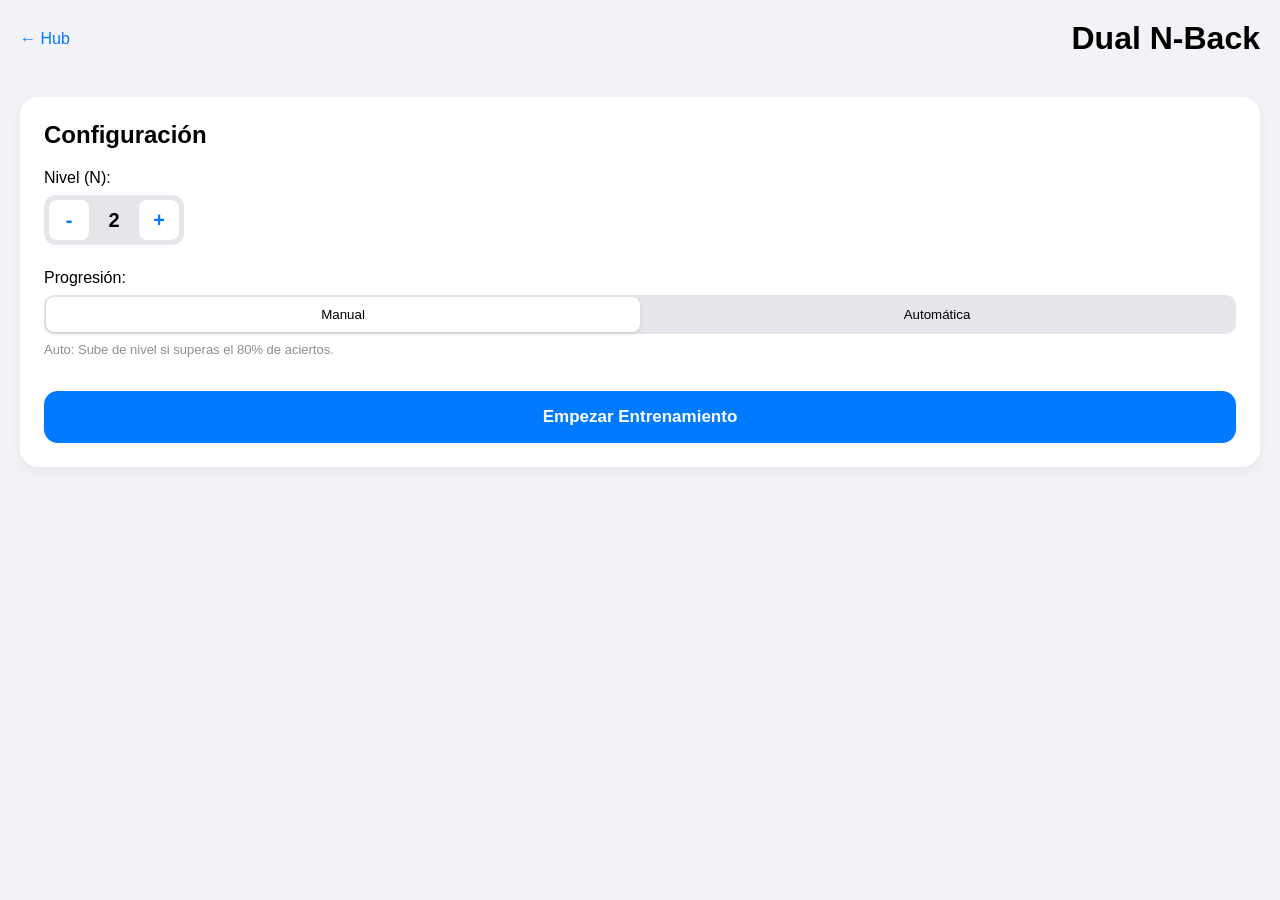
==== modules/dual-n-back/index.html @ 15d547b9 "commit inicial y dual-n-back" ====
<!DOCTYPE html>
<html lang="es">
<head>
    <meta charset="UTF-8">
    <meta name="viewport" content="width=device-width, initial-scale=1.0, maximum-scale=1.0, user-scalable=no">
    <meta name="apple-mobile-web-app-capable" content="yes">
    <meta name="apple-mobile-web-app-status-bar-style" content="black-translucent">
    <title>Dual N-Back</title>
    <link rel="stylesheet" href="style.css">
</head>
<body>
    <!-- Pantalla de Configuración -->
    <div id="setup-screen" class="screen active">
        <div class="header">
            <button class="back-btn" onclick="window.location.href='../../index.html'">← Hub</button>
            <h1>Dual N-Back</h1>
        </div>
        
        <div class="card">
            <h2>Configuración</h2>
            <div class="form-group">
                <label>Nivel (N):</label>
                <div class="stepper">
                    <button id="btn-dec-n">-</button>
                    <span id="n-value">2</span>
                    <button id="btn-inc-n">+</button>
                </div>
            </div>
            
            <div class="form-group">
                <label>Progresión:</label>
                <div class="segmented-control">
                    <button class="seg-btn active" data-mode="manual">Manual</button>
                    <button class="seg-btn" data-mode="auto">Automática</button>
                </div>
                <p class="hint">Auto: Sube de nivel si superas el 80% de aciertos.</p>
            </div>
            
            <button id="btn-start" class="primary-btn">Empezar Entrenamiento</button>
        </div>
    </div>

    <!-- Pantalla de Juego -->
    <div id="game-screen" class="screen">
        <div class="game-header">
            <span id="game-n-indicator">N = 2</span>
            <span id="game-turn-indicator">Turno 1 / 24</span>
        </div>

        <div class="grid-container">
            <div class="grid" id="grid">
                <!-- Generado por JS -->
                <div class="cell" id="cell-0"></div><div class="cell" id="cell-1"></div><div class="cell" id="cell-2"></div>
                <div class="cell" id="cell-3"></div><div class="cell" id="cell-4"></div><div class="cell" id="cell-5"></div>
                <div class="cell" id="cell-6"></div><div class="cell" id="cell-7"></div><div class="cell" id="cell-8"></div>
            </div>
        </div>

        <div class="controls">
            <button id="btn-pos" class="action-btn">
                <span class="icon">📍</span>
                <span>Posición</span>
            </button>
            <button id="btn-audio" class="action-btn">
                <span class="icon">🔊</span>
                <span>Audio</span>
            </button>
        </div>
    </div>

    <!-- Pantalla de Resultados -->
    <div id="result-screen" class="screen">
        <div class="card">
            <h2>Resultados</h2>
            <div class="stats">
                <div class="stat-box">
                    <span class="stat-label">Posición</span>
                    <span id="score-pos" class="stat-value">0%</span>
                </div>
                <div class="stat-box">
                    <span class="stat-label">Audio</span>
                    <span id="score-audio" class="stat-value">0%</span>
                </div>
            </div>
            <p id="result-message" class="result-msg"></p>
            
            <button id="btn-play-again" class="primary-btn">Jugar de nuevo</button>
            <button class="secondary-btn" onclick="window.location.href='../../index.html'">Volver al Hub</button>
        </div>
    </div>

    <script src="game.js"></script>
</body>
</html>
---- modules/dual-n-back/style.css ----
:root {
    --bg-color: #f2f2f7;
    --card-bg: #ffffff;
    --text-main: #000000;
    --text-sec: #8e8e93;
    --accent: #007aff;
    --cell-bg: #e5e5ea;
    --cell-active: #007aff;
    --btn-press: #005bb5;
}

@media (prefers-color-scheme: dark) {
    :root {
        --bg-color: #000000;
        --card-bg: #1c1c1e;
        --text-main: #ffffff;
        --text-sec: #8e8e93;
        --accent: #0a84ff;
        --cell-bg: #2c2c2e;
        --cell-active: #0a84ff;
        --btn-press: #006add;
    }
}

* {
    box-sizing: border-box;
    margin: 0;
    padding: 0;
    font-family: -apple-system, BlinkMacSystemFont, "Segoe UI", Roboto, Helvetica, Arial, sans-serif;
    /* Prevención estricta de gestos nativos */
    touch-action: manipulation;
    -webkit-user-select: none;
    user-select: none;
    -webkit-tap-highlight-color: transparent;
}

body {
    background-color: var(--bg-color);
    color: var(--text-main);
    height: 100vh;
    overflow: hidden; /* Evita overscroll */
    display: flex;
    flex-direction: column;
}

.screen {
    display: none;
    flex: 1;
    flex-direction: column;
    padding: env(safe-area-inset-top) 20px env(safe-area-inset-bottom);
}

.screen.active {
    display: flex;
}

/* Headers & Cards */
.header, .game-header {
    display: flex;
    justify-content: space-between;
    align-items: center;
    padding: 20px 0;
}

.back-btn {
    background: none;
    border: none;
    color: var(--accent);
    font-size: 16px;
    font-weight: 500;
}

.card {
    background: var(--card-bg);
    border-radius: 18px;
    padding: 24px;
    margin-top: 20px;
    box-shadow: 0 4px 12px rgba(0,0,0,0.05);
}

h2 { margin-bottom: 20px; font-weight: 600; }

/* Controles de Configuración */
.form-group { margin-bottom: 24px; }
.form-group label { display: block; margin-bottom: 8px; font-weight: 500; }
.hint { font-size: 13px; color: var(--text-sec); margin-top: 8px; }

.stepper { display: flex; align-items: center; justify-content: space-between; background: var(--cell-bg); border-radius: 12px; padding: 5px; width: 140px;}
.stepper button { border: none; background: var(--card-bg); border-radius: 8px; width: 40px; height: 40px; font-size: 20px; font-weight: bold; color: var(--accent);}
.stepper span { font-size: 20px; font-weight: 600; }

.segmented-control { display: flex; background: var(--cell-bg); border-radius: 10px; padding: 2px;}
.seg-btn { flex: 1; border: none; background: transparent; padding: 10px; border-radius: 8px; font-weight: 500; color: var(--text-main);}
.seg-btn.active { background: var(--card-bg); box-shadow: 0 2px 4px rgba(0,0,0,0.1); }

/* Botones principales */
.primary-btn, .secondary-btn {
    width: 100%;
    padding: 16px;
    border-radius: 14px;
    font-size: 17px;
    font-weight: 600;
    border: none;
    margin-top: 10px;
}
.primary-btn { background: var(--accent); color: white; }
.primary-btn:active { background: var(--btn-press); }
.secondary-btn { background: var(--cell-bg); color: var(--text-main); }

/* Grid del Juego (Centro Superior) */
.grid-container {
    flex: 1;
    display: flex;
    justify-content: center;
    align-items: center;
    margin-bottom: 20px;
}

.grid {
    display: grid;
    grid-template-columns: repeat(3, 1fr);
    gap: 10px;
    width: 100%;
    max-width: 320px;
    aspect-ratio: 1;
}

.cell {
    background: var(--cell-bg);
    border-radius: 14px;
    transition: background 0.1s;
}
.cell.active { background: var(--accent); }

/* Controles de Juego (Abajo) */
.controls {
    display: flex;
    gap: 15px;
    padding-bottom: 20px;
}

.action-btn {
    flex: 1;
    height: 90px;
    border-radius: 20px;
    border: none;
    background: var(--card-bg);
    display: flex;
    flex-direction: column;
    justify-content: center;
    align-items: center;
    gap: 8px;
    font-size: 16px;
    font-weight: 600;
    color: var(--text-main);
    box-shadow: 0 4px 12px rgba(0,0,0,0.08);
}
.action-btn:active {
    background: var(--cell-bg);
    transform: scale(0.96);
}
.action-btn .icon { font-size: 28px; }

/* Resultados */
.stats { display: flex; gap: 20px; margin-bottom: 20px; }
.stat-box { flex: 1; background: var(--cell-bg); padding: 15px; border-radius: 12px; text-align: center; }
.stat-label { display: block; font-size: 14px; color: var(--text-sec); margin-bottom: 5px; }
.stat-value { font-size: 24px; font-weight: bold; color: var(--accent); }
.result-msg { text-align: center; margin-bottom: 20px; font-weight: 500; }
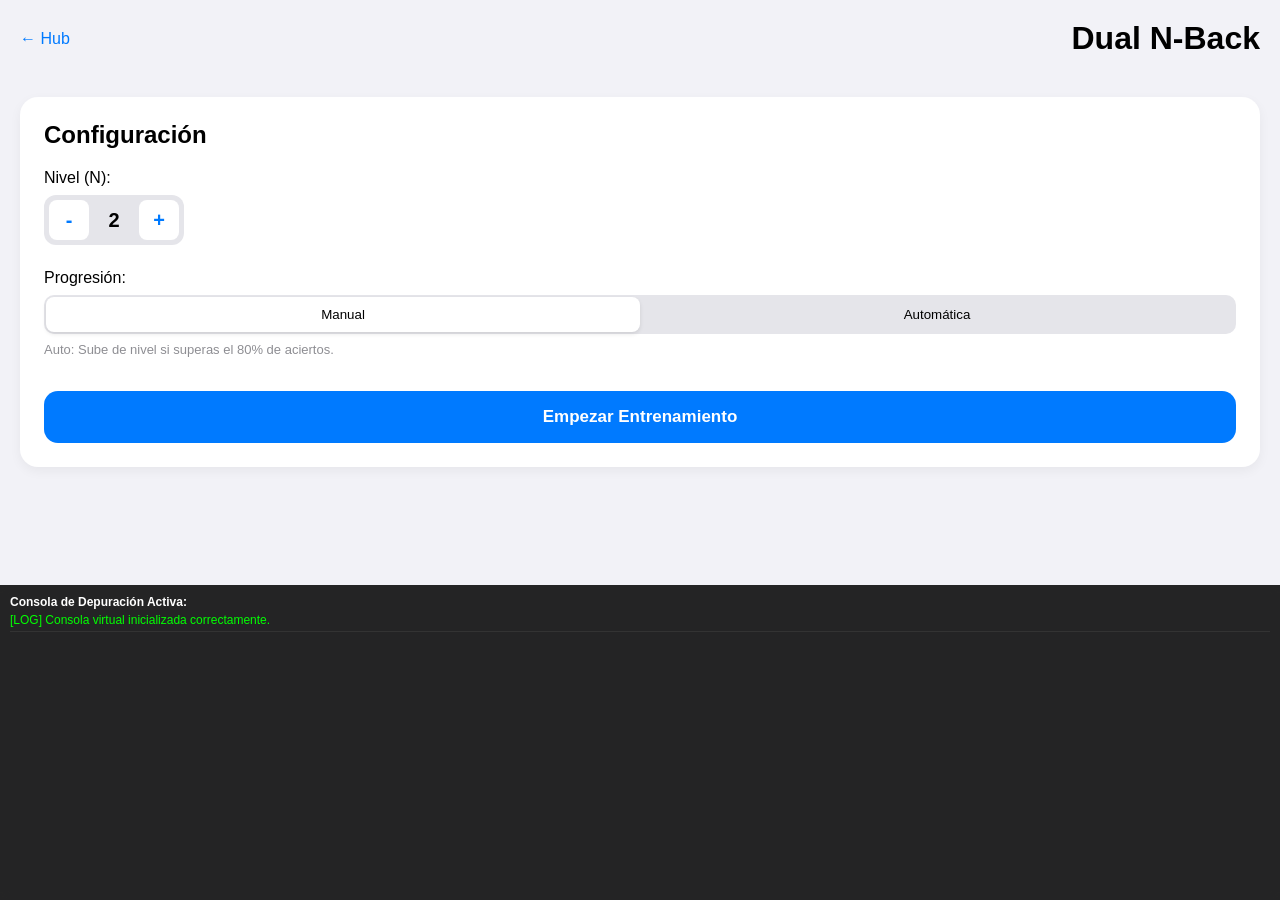
==== commit 0f4ff7e3: "fix code" ====
--- a/modules/dual-n-back/index.html
+++ b/modules/dual-n-back/index.html
@@ -9,6 +9,59 @@
     <link rel="stylesheet" href="style.css">
 </head>
 <body>
+    <!-- CONSOLA DE DEPURACIÓN VISUAL PARA iOS -->
+    <div id="ios-debug-console" style="position: fixed; bottom: 0; left: 0; right: 0; height: 35%; background: rgba(0,0,0,0.85); color: #0f0; font-family: monospace; font-size: 12px; overflow-y: scroll; z-index: 99999; padding: 10px; pointer-events: auto; backdrop-filter: blur(5px);">
+        <strong style="color: #fff;">Consola de Depuración Activa:</strong><br>
+    </div>
+
+    <script>
+        (function() {
+            const debugConsole = document.getElementById('ios-debug-console');
+            
+            function logToScreen(prefix, message, color) {
+                const line = document.createElement('div');
+                line.style.color = color;
+                line.style.borderBottom = '1px solid #333';
+                line.style.padding = '4px 0';
+                line.style.wordWrap = 'break-word';
+                
+                // Si el mensaje es un objeto (JSON), lo formatea para poder leerlo
+                const parsedMessage = typeof message === 'object' ? JSON.stringify(message) : message;
+                line.textContent = `${prefix} ${parsedMessage}`;
+                
+                debugConsole.appendChild(line);
+                debugConsole.scrollTop = debugConsole.scrollHeight; // Auto-scroll hacia abajo
+            }
+
+            // 1. Interceptar console.log
+            const originalLog = console.log;
+            console.log = function(...args) {
+                logToScreen('[LOG]', args.join(' '), '#00ff00');
+                originalLog.apply(console, args);
+            };
+
+            // 2. Interceptar console.error
+            const originalError = console.error;
+            console.error = function(...args) {
+                logToScreen('[ERR]', args.join(' '), '#ff3333');
+                originalError.apply(console, args);
+            };
+
+            // 3. Capturar Errores Fatales (Archivos no encontrados, fallos de sintaxis)
+            window.onerror = function(message, source, lineno, colno, error) {
+                const file = source ? source.split('/').pop() : 'Desconocido';
+                logToScreen('[FATAL]', `${message} (Archivo: ${file}, Línea: ${lineno})`, '#ff3333');
+                return false; 
+            };
+
+            // 4. Capturar Promesas Rechazadas (Muy útil para la Web Speech API o Cargas JSON)
+            window.addEventListener('unhandledrejection', function(event) {
+                logToScreen('[PROMISE]', `Rechazada: ${event.reason}`, '#ff9900');
+            });
+
+            console.log('Consola virtual inicializada correctamente.');
+        })();
+    </script>
     <!-- Pantalla de Configuración -->
     <div id="setup-screen" class="screen active">
         <div class="header">
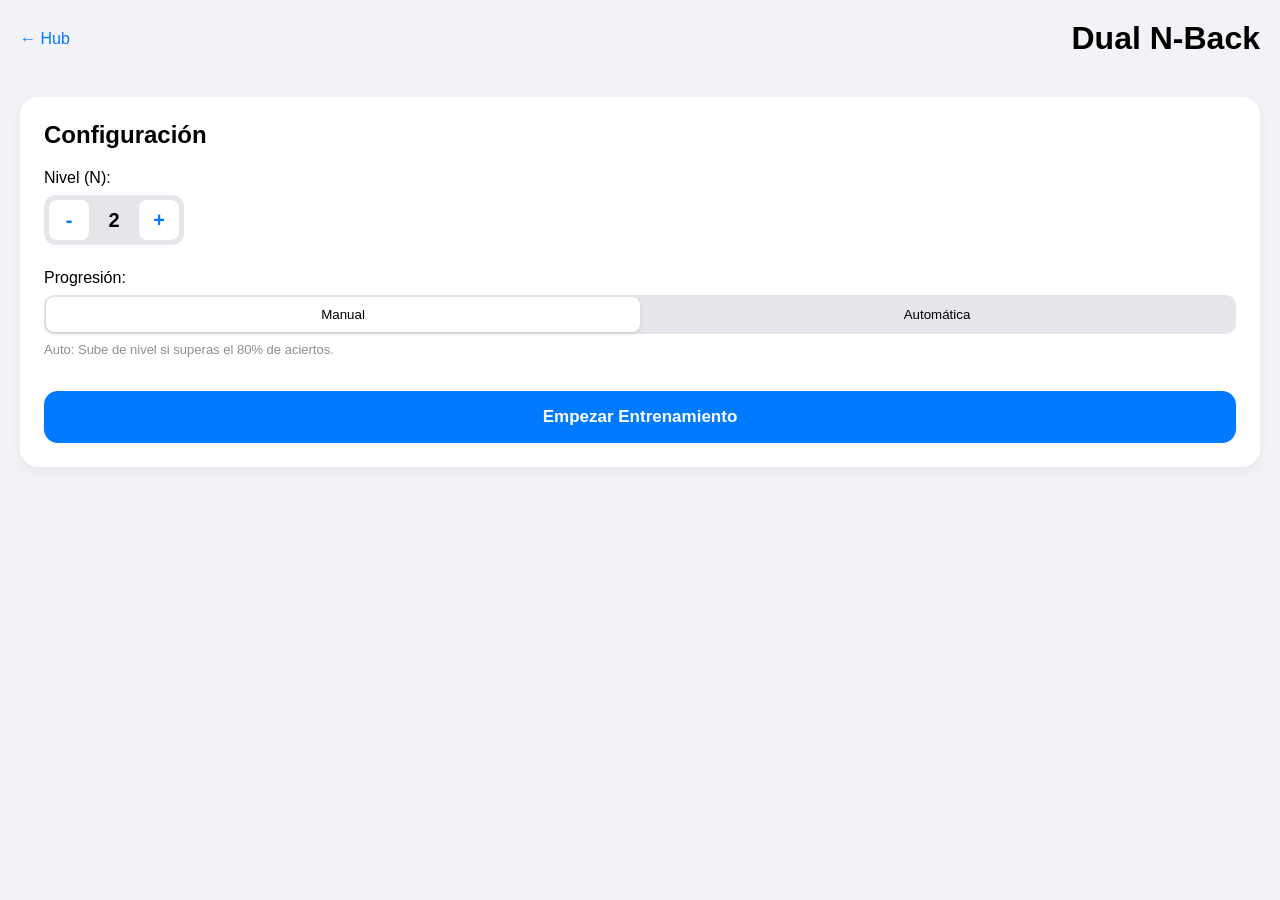
==== commit 1f0a9ce9: "fix code" ====
--- a/modules/dual-n-back/index.html
+++ b/modules/dual-n-back/index.html
@@ -9,59 +9,6 @@
     <link rel="stylesheet" href="style.css">
 </head>
 <body>
-    <!-- CONSOLA DE DEPURACIÓN VISUAL PARA iOS -->
-    <div id="ios-debug-console" style="position: fixed; bottom: 0; left: 0; right: 0; height: 35%; background: rgba(0,0,0,0.85); color: #0f0; font-family: monospace; font-size: 12px; overflow-y: scroll; z-index: 99999; padding: 10px; pointer-events: auto; backdrop-filter: blur(5px);">
-        <strong style="color: #fff;">Consola de Depuración Activa:</strong><br>
-    </div>
-
-    <script>
-        (function() {
-            const debugConsole = document.getElementById('ios-debug-console');
-            
-            function logToScreen(prefix, message, color) {
-                const line = document.createElement('div');
-                line.style.color = color;
-                line.style.borderBottom = '1px solid #333';
-                line.style.padding = '4px 0';
-                line.style.wordWrap = 'break-word';
-                
-                // Si el mensaje es un objeto (JSON), lo formatea para poder leerlo
-                const parsedMessage = typeof message === 'object' ? JSON.stringify(message) : message;
-                line.textContent = `${prefix} ${parsedMessage}`;
-                
-                debugConsole.appendChild(line);
-                debugConsole.scrollTop = debugConsole.scrollHeight; // Auto-scroll hacia abajo
-            }
-
-            // 1. Interceptar console.log
-            const originalLog = console.log;
-            console.log = function(...args) {
-                logToScreen('[LOG]', args.join(' '), '#00ff00');
-                originalLog.apply(console, args);
-            };
-
-            // 2. Interceptar console.error
-            const originalError = console.error;
-            console.error = function(...args) {
-                logToScreen('[ERR]', args.join(' '), '#ff3333');
-                originalError.apply(console, args);
-            };
-
-            // 3. Capturar Errores Fatales (Archivos no encontrados, fallos de sintaxis)
-            window.onerror = function(message, source, lineno, colno, error) {
-                const file = source ? source.split('/').pop() : 'Desconocido';
-                logToScreen('[FATAL]', `${message} (Archivo: ${file}, Línea: ${lineno})`, '#ff3333');
-                return false; 
-            };
-
-            // 4. Capturar Promesas Rechazadas (Muy útil para la Web Speech API o Cargas JSON)
-            window.addEventListener('unhandledrejection', function(event) {
-                logToScreen('[PROMISE]', `Rechazada: ${event.reason}`, '#ff9900');
-            });
-
-            console.log('Consola virtual inicializada correctamente.');
-        })();
-    </script>
     <!-- Pantalla de Configuración -->
     <div id="setup-screen" class="screen active">
         <div class="header">
@@ -96,6 +43,8 @@
     <!-- Pantalla de Juego -->
     <div id="game-screen" class="screen">
         <div class="game-header">
+            <!-- Nuevo botón de cerrar -->
+            <button id="btn-close-game" class="back-btn" style="font-size: 24px; font-weight: bold; padding: 0 10px;">✕</button>
             <span id="game-n-indicator">N = 2</span>
             <span id="game-turn-indicator">Turno 1 / 24</span>
         </div>
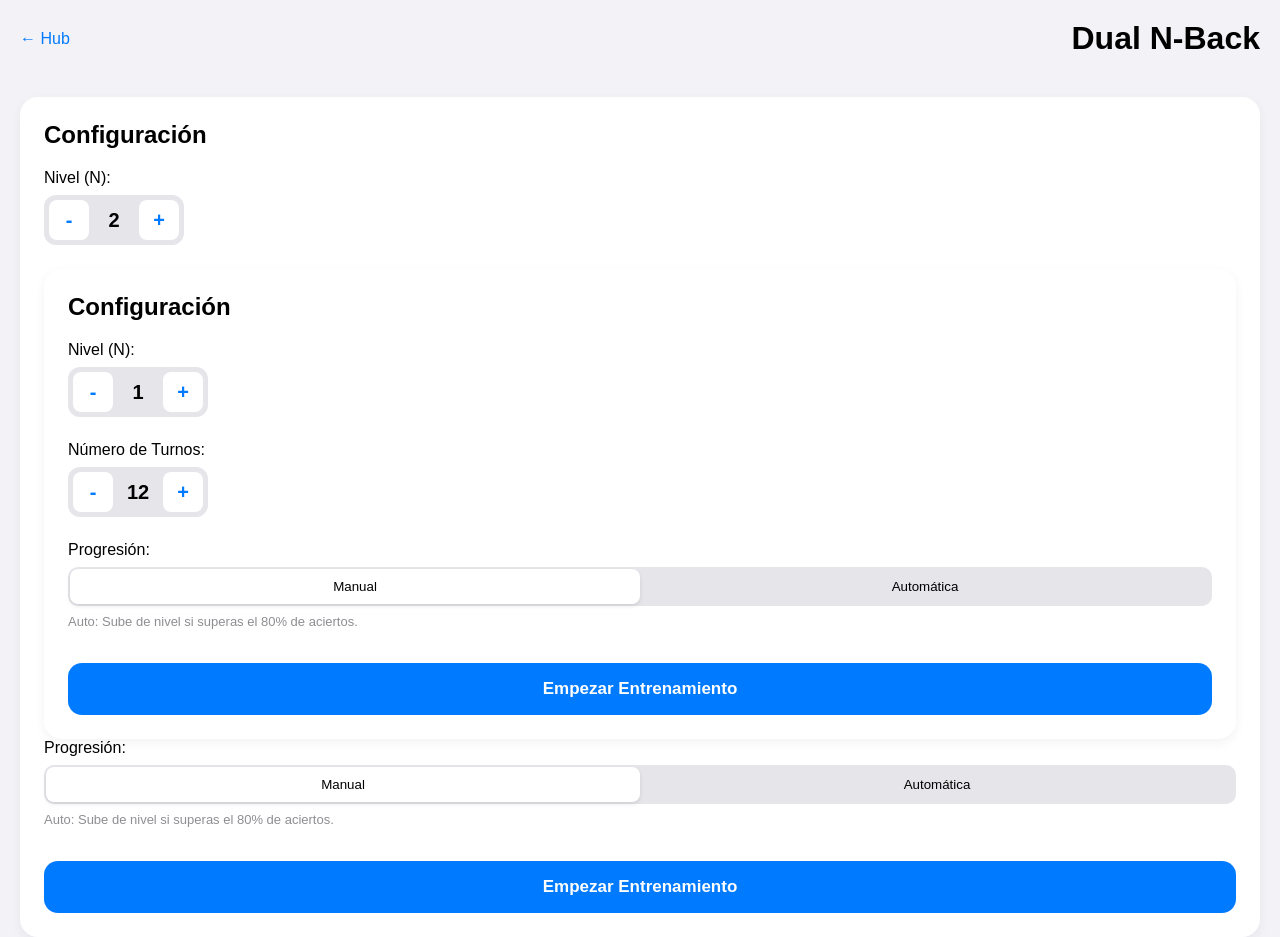
==== commit ebfce2bc: "add configuration levels" ====
--- a/modules/dual-n-back/index.html
+++ b/modules/dual-n-back/index.html
@@ -27,6 +27,40 @@
                 </div>
             </div>
             
+            <div class="card">
+            <h2>Configuración</h2>
+            
+            <div class="form-group">
+                <label>Nivel (N):</label>
+                <div class="stepper">
+                    <button id="btn-dec-n">-</button>
+                    <span id="n-value">1</span>
+                    <button id="btn-inc-n">+</button>
+                </div>
+            </div>
+
+            <!-- NUEVO SELECTOR DE TURNOS -->
+            <div class="form-group">
+                <label>Número de Turnos:</label>
+                <div class="stepper">
+                    <button id="btn-dec-turns">-</button>
+                    <span id="turns-value">12</span>
+                    <button id="btn-inc-turns">+</button>
+                </div>
+            </div>
+            
+            <div class="form-group">
+                <label>Progresión:</label>
+                <div class="segmented-control">
+                    <button class="seg-btn active" data-mode="manual">Manual</button>
+                    <button class="seg-btn" data-mode="auto">Automática</button>
+                </div>
+                <p class="hint">Auto: Sube de nivel si superas el 80% de aciertos.</p>
+            </div>
+            
+            <button id="btn-start" class="primary-btn">Empezar Entrenamiento</button>
+          </div>
+
             <div class="form-group">
                 <label>Progresión:</label>
                 <div class="segmented-control">
@@ -46,7 +80,7 @@
             <!-- Nuevo botón de cerrar -->
             <button id="btn-close-game" class="back-btn" style="font-size: 24px; font-weight: bold; padding: 0 10px;">✕</button>
             <span id="game-n-indicator">N = 2</span>
-            <span id="game-turn-indicator">Turno 1 / 24</span>
+            <span id="game-turn-indicator">Turno 1 / 12</span>
         </div>
 
         <div class="grid-container">
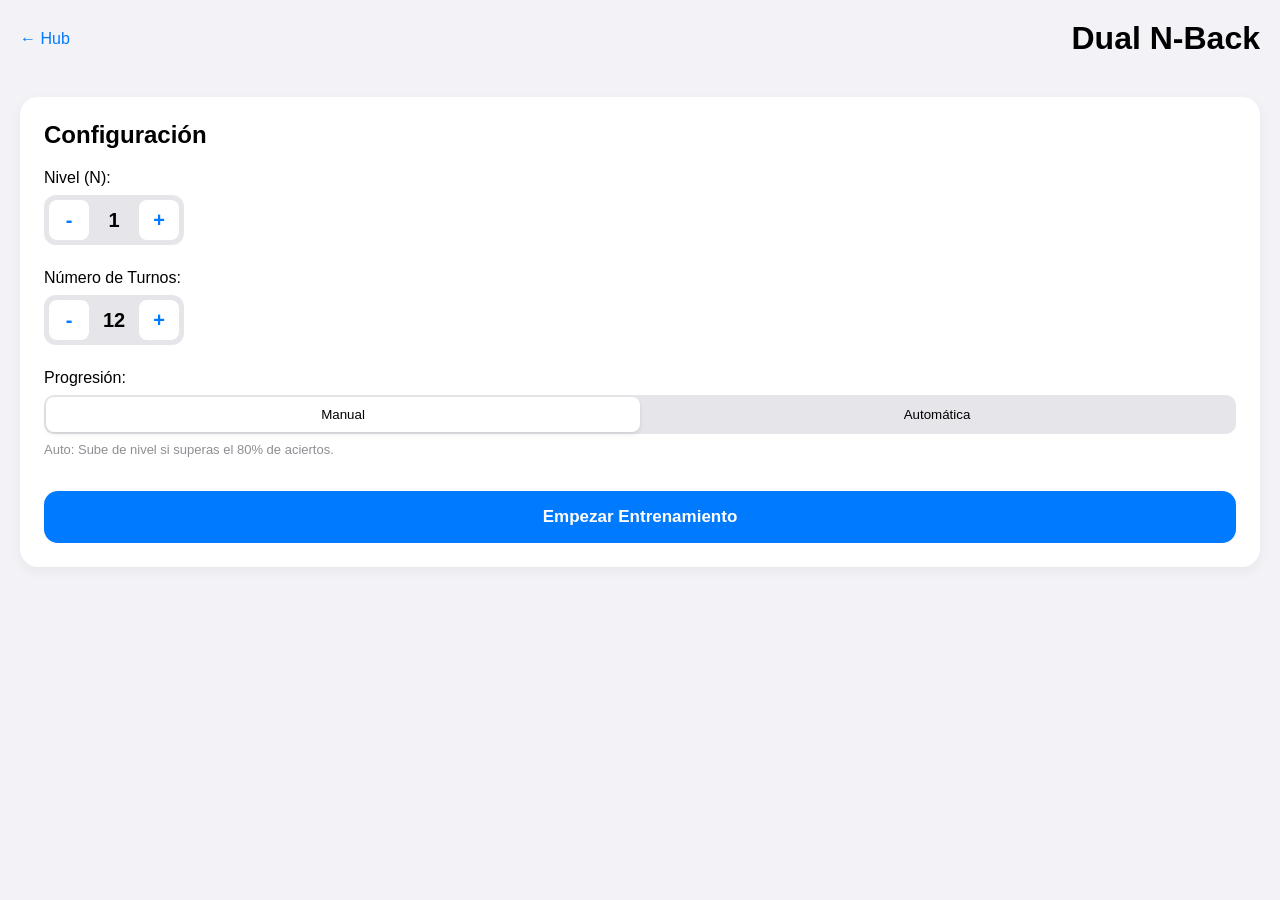
==== commit 9478659b: "fix code" ====
--- a/modules/dual-n-back/index.html
+++ b/modules/dual-n-back/index.html
@@ -15,17 +15,6 @@
             <button class="back-btn" onclick="window.location.href='../../index.html'">← Hub</button>
             <h1>Dual N-Back</h1>
         </div>
-        
-        <div class="card">
-            <h2>Configuración</h2>
-            <div class="form-group">
-                <label>Nivel (N):</label>
-                <div class="stepper">
-                    <button id="btn-dec-n">-</button>
-                    <span id="n-value">2</span>
-                    <button id="btn-inc-n">+</button>
-                </div>
-            </div>
             
             <div class="card">
             <h2>Configuración</h2>
@@ -48,18 +37,6 @@
                     <button id="btn-inc-turns">+</button>
                 </div>
             </div>
-            
-            <div class="form-group">
-                <label>Progresión:</label>
-                <div class="segmented-control">
-                    <button class="seg-btn active" data-mode="manual">Manual</button>
-                    <button class="seg-btn" data-mode="auto">Automática</button>
-                </div>
-                <p class="hint">Auto: Sube de nivel si superas el 80% de aciertos.</p>
-            </div>
-            
-            <button id="btn-start" class="primary-btn">Empezar Entrenamiento</button>
-          </div>
 
             <div class="form-group">
                 <label>Progresión:</label>
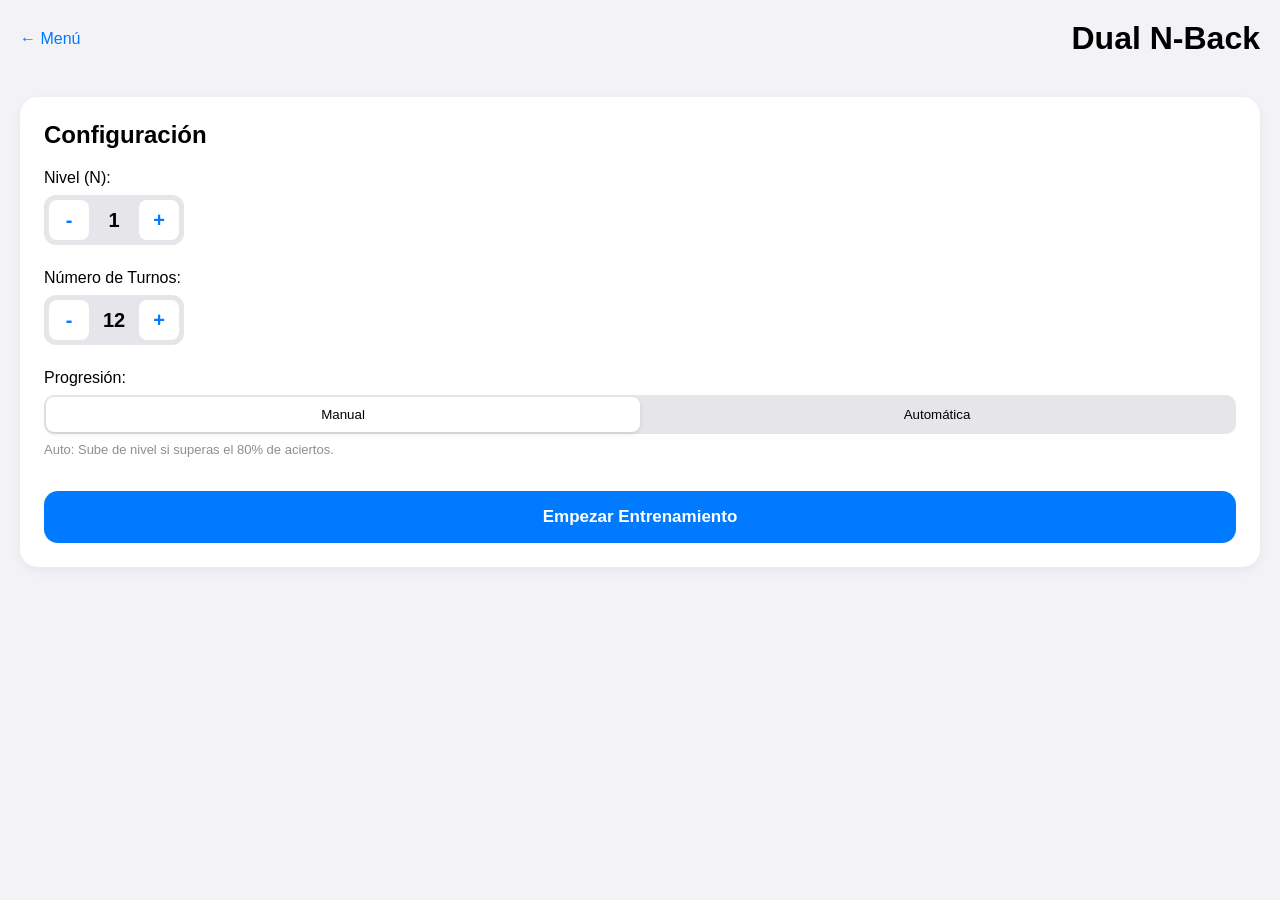
==== commit da610faa: "mejoras de código" ====
--- a/modules/dual-n-back/index.html
+++ b/modules/dual-n-back/index.html
@@ -12,7 +12,7 @@
     <!-- Pantalla de Configuración -->
     <div id="setup-screen" class="screen active">
         <div class="header">
-            <button class="back-btn" onclick="window.location.href='../../index.html'">← Hub</button>
+            <button class="back-btn" onclick="window.location.href='../../index.html'">← Menú</button>
             <h1>Dual N-Back</h1>
         </div>
             
@@ -81,24 +81,31 @@
         </div>
     </div>
 
-    <!-- Pantalla de Resultados -->
+<!-- Pantalla de Resultados -->
     <div id="result-screen" class="screen">
-        <div class="card">
+        <div class="card" style="display: flex; flex-direction: column; height: 100%;">
             <h2>Resultados</h2>
+            
             <div class="stats">
                 <div class="stat-box">
                     <span class="stat-label">Posición</span>
-                    <span id="score-pos" class="stat-value">0%</span>
+                    <span id="score-pos" class="stat-value" style="font-size: 18px;">-</span>
                 </div>
                 <div class="stat-box">
                     <span class="stat-label">Audio</span>
-                    <span id="score-audio" class="stat-value">0%</span>
+                    <span id="score-audio" class="stat-value" style="font-size: 18px;">-</span>
                 </div>
             </div>
+            
             <p id="result-message" class="result-msg"></p>
             
+            <!-- NUEVO: Contenedor para el historial de la secuencia -->
+            <div id="sequence-log" style="flex: 1; overflow-y: auto; background: var(--cell-bg); border-radius: 12px; padding: 15px; margin-bottom: 20px; font-size: 13px; text-align: left; font-family: monospace;">
+                <!-- Se rellena con JS -->
+            </div>
+            
             <button id="btn-play-again" class="primary-btn">Jugar de nuevo</button>
-            <button class="secondary-btn" onclick="window.location.href='../../index.html'">Volver al Hub</button>
+            <button class="secondary-btn" onclick="window.location.href='../../index.html'">Volver al Menú</button>
         </div>
     </div>
 
--- a/modules/dual-n-back/style.css
+++ b/modules/dual-n-back/style.css
@@ -113,7 +113,7 @@
     display: flex;
     justify-content: center;
     align-items: center;
-    margin-bottom: 20px;
+    min-height: 0; /* Permite que el contenedor se encoja si es necesario */
 }
 
 .grid {
@@ -122,7 +122,15 @@
     gap: 10px;
     width: 100%;
     max-width: 320px;
+    max-height: 40vh; /* Limita la altura para no empujar los botones */
     aspect-ratio: 1;
+}
+
+.controls {
+    display: flex;
+    gap: 15px;
+    padding-bottom: 10px;
+    margin-top: auto; /* Empuja los botones siempre al fondo visible */
 }
 
 .cell {
@@ -131,13 +139,6 @@
     transition: background 0.1s;
 }
 .cell.active { background: var(--accent); }
-
-/* Controles de Juego (Abajo) */
-.controls {
-    display: flex;
-    gap: 15px;
-    padding-bottom: 20px;
-}
 
 .action-btn {
     flex: 1;
